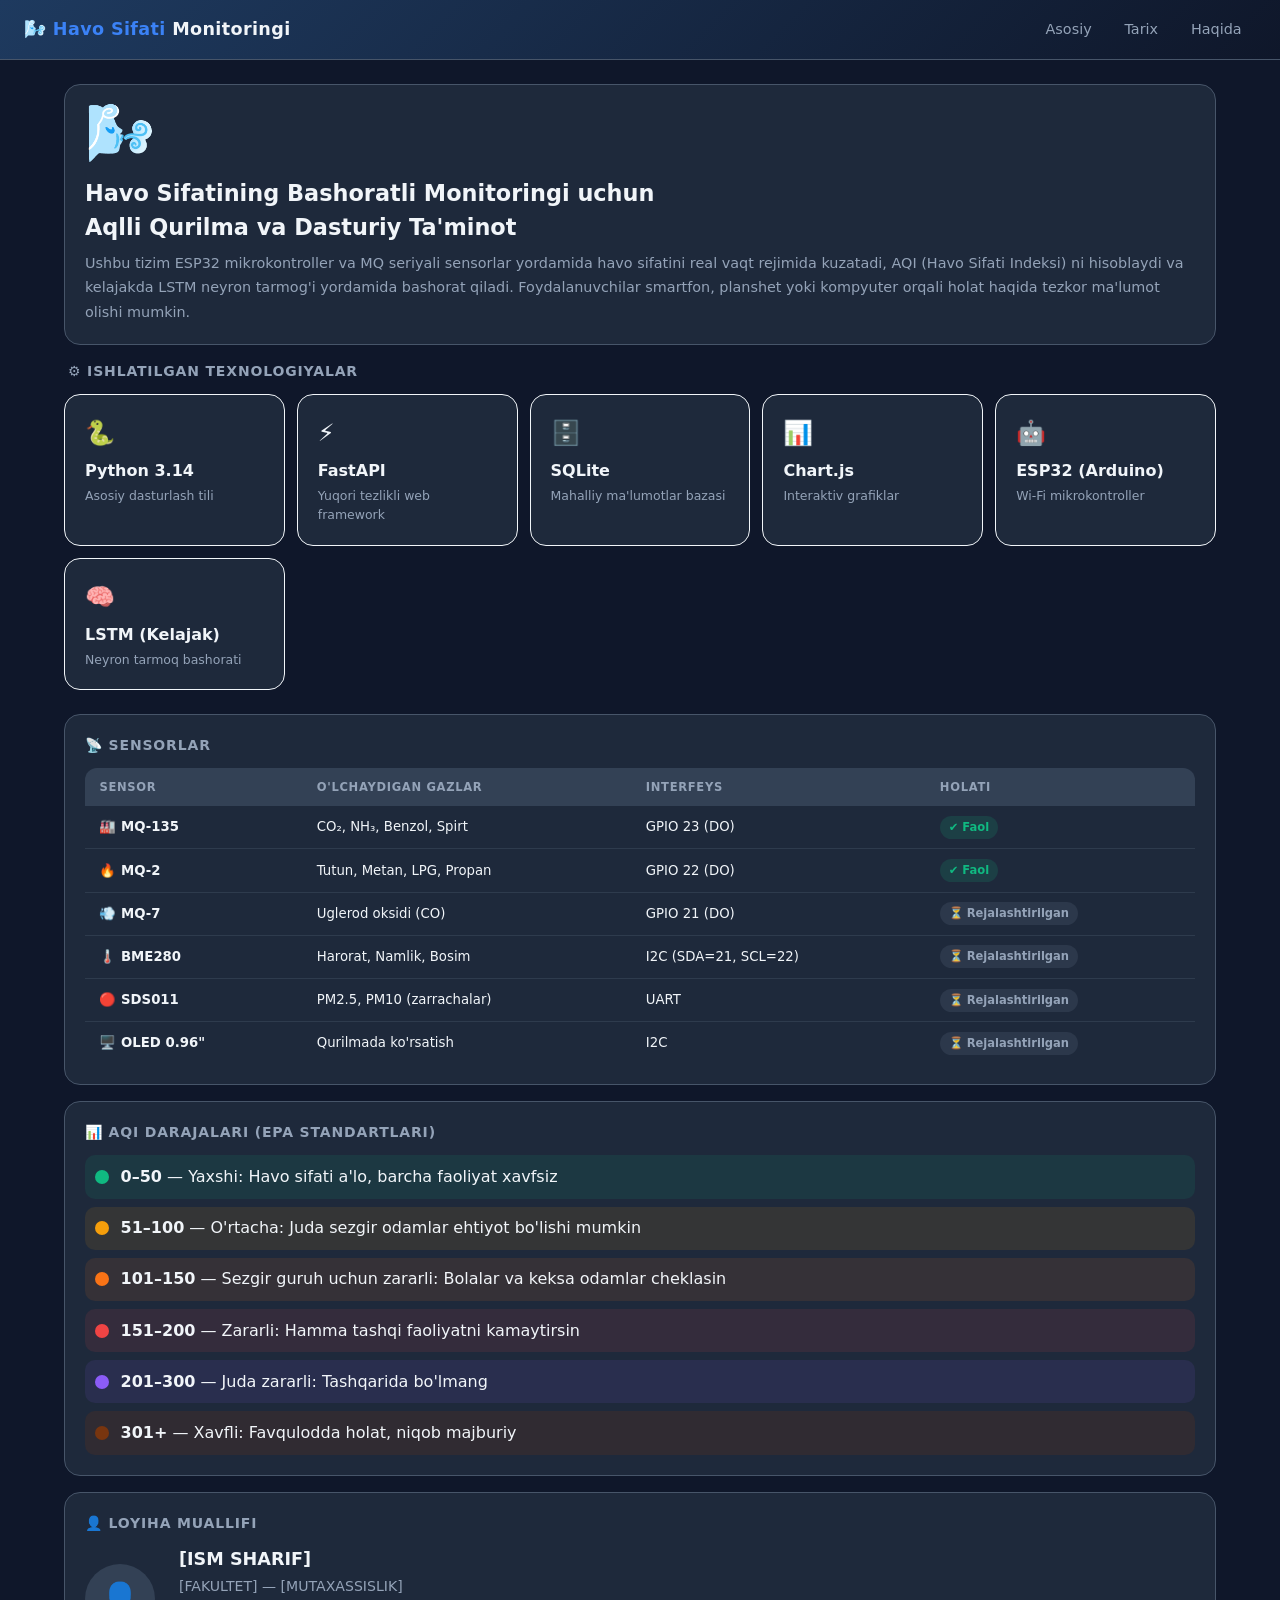
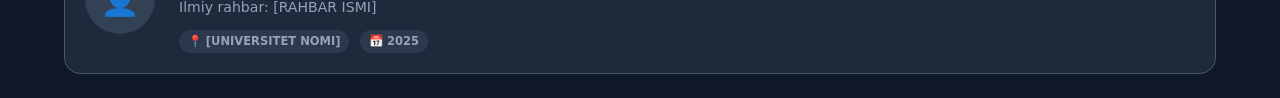
==== templates/about.html @ 8c3be88b "Birinchi versiya - havo sifati monitoringi" ====
<!DOCTYPE html>
<html lang="uz">
<head>
  <meta charset="UTF-8" />
  <meta name="viewport" content="width=device-width, initial-scale=1.0" />
  <title>Havo Sifati — Loyiha Haqida</title>
  <link rel="stylesheet" href="/static/style.css" />
</head>
<body>

<nav class="navbar">
  <div class="nav-brand">🌬️ <span>Havo Sifati</span> Monitoringi</div>
  <div class="nav-links">
    <a href="/"        class="nav-link">Asosiy</a>
    <a href="/history" class="nav-link">Tarix</a>
    <a href="/about"   class="nav-link">Haqida</a>
  </div>
</nav>

<main class="container">

  <!-- Loyiha tavsifi -->
  <div class="card" style="margin-bottom:1rem">
    <div style="display:flex;gap:1rem;align-items:flex-start;flex-wrap:wrap">
      <div style="font-size:3.5rem;line-height:1">🌬️</div>
      <div>
        <h1 style="font-size:1.4rem;font-weight:800;margin-bottom:0.4rem">
          Havo Sifatining Bashoratli Monitoringi uchun<br>Aqlli Qurilma va Dasturiy Ta'minot
        </h1>
        <p style="color:var(--kulrang);font-size:0.9rem;line-height:1.7">
          Ushbu tizim ESP32 mikrokontroller va MQ seriyali sensorlar yordamida havo sifatini
          real vaqt rejimida kuzatadi, AQI (Havo Sifati Indeksi) ni hisoblaydi va kelajakda
          LSTM neyron tarmog'i yordamida bashorat qiladi. Foydalanuvchilar smartfon, planshet
          yoki kompyuter orqali holat haqida tezkor ma'lumot olishi mumkin.
        </p>
      </div>
    </div>
  </div>

  <!-- Texnologiyalar -->
  <div style="margin-bottom:1rem">
    <div class="card-header" style="margin-bottom:0.75rem;padding:0 0.25rem">⚙️ Ishlatilgan Texnologiyalar</div>
    <div class="sensor-grid" style="grid-template-columns:repeat(auto-fit,minmax(200px,1fr))">

      <div class="card" style="border-color:var(--ko-k)30">
        <div style="font-size:1.5rem;margin-bottom:0.5rem">🐍</div>
        <div style="font-weight:700">Python 3.14</div>
        <div style="font-size:0.78rem;color:var(--kulrang);margin-top:0.25rem">Asosiy dasturlash tili</div>
      </div>

      <div class="card" style="border-color:var(--yashil)30">
        <div style="font-size:1.5rem;margin-bottom:0.5rem">⚡</div>
        <div style="font-weight:700">FastAPI</div>
        <div style="font-size:0.78rem;color:var(--kulrang);margin-top:0.25rem">Yuqori tezlikli web framework</div>
      </div>

      <div class="card" style="border-color:var(--sariq)30">
        <div style="font-size:1.5rem;margin-bottom:0.5rem">🗄️</div>
        <div style="font-weight:700">SQLite</div>
        <div style="font-size:0.78rem;color:var(--kulrang);margin-top:0.25rem">Mahalliy ma'lumotlar bazasi</div>
      </div>

      <div class="card" style="border-color:var(--toqsariq)30">
        <div style="font-size:1.5rem;margin-bottom:0.5rem">📊</div>
        <div style="font-weight:700">Chart.js</div>
        <div style="font-size:0.78rem;color:var(--kulrang);margin-top:0.25rem">Interaktiv grafiklar</div>
      </div>

      <div class="card" style="border-color:var(--binafsha)30">
        <div style="font-size:1.5rem;margin-bottom:0.5rem">🤖</div>
        <div style="font-weight:700">ESP32 (Arduino)</div>
        <div style="font-size:0.78rem;color:var(--kulrang);margin-top:0.25rem">Wi-Fi mikrokontroller</div>
      </div>

      <div class="card" style="border-color:var(--qizil)30">
        <div style="font-size:1.5rem;margin-bottom:0.5rem">🧠</div>
        <div style="font-weight:700">LSTM (Kelajak)</div>
        <div style="font-size:0.78rem;color:var(--kulrang);margin-top:0.25rem">Neyron tarmoq bashorati</div>
      </div>

    </div>
  </div>

  <!-- Sensorlar jadvali -->
  <div class="card" style="margin-bottom:1rem">
    <div class="card-header">📡 Sensorlar</div>
    <div class="jadval-konteyner">
      <table>
        <thead>
          <tr>
            <th>Sensor</th>
            <th>O'lchaydigan gazlar</th>
            <th>Interfeys</th>
            <th>Holati</th>
          </tr>
        </thead>
        <tbody>
          <tr>
            <td style="font-weight:700">🏭 MQ-135</td>
            <td>CO₂, NH₃, Benzol, Spirt</td>
            <td>GPIO 23 (DO)</td>
            <td><span class="chip yashil">✔ Faol</span></td>
          </tr>
          <tr>
            <td style="font-weight:700">🔥 MQ-2</td>
            <td>Tutun, Metan, LPG, Propan</td>
            <td>GPIO 22 (DO)</td>
            <td><span class="chip yashil">✔ Faol</span></td>
          </tr>
          <tr>
            <td style="font-weight:700">💨 MQ-7</td>
            <td>Uglerod oksidi (CO)</td>
            <td>GPIO 21 (DO)</td>
            <td><span class="chip kulrang">⏳ Rejalashtirilgan</span></td>
          </tr>
          <tr>
            <td style="font-weight:700">🌡️ BME280</td>
            <td>Harorat, Namlik, Bosim</td>
            <td>I2C (SDA=21, SCL=22)</td>
            <td><span class="chip kulrang">⏳ Rejalashtirilgan</span></td>
          </tr>
          <tr>
            <td style="font-weight:700">🔴 SDS011</td>
            <td>PM2.5, PM10 (zarrachalar)</td>
            <td>UART</td>
            <td><span class="chip kulrang">⏳ Rejalashtirilgan</span></td>
          </tr>
          <tr>
            <td style="font-weight:700">🖥️ OLED 0.96"</td>
            <td>Qurilmada ko'rsatish</td>
            <td>I2C</td>
            <td><span class="chip kulrang">⏳ Rejalashtirilgan</span></td>
          </tr>
        </tbody>
      </table>
    </div>
  </div>

  <!-- AQI darajalari -->
  <div class="card" style="margin-bottom:1rem">
    <div class="card-header">📊 AQI Darajalari (EPA standartlari)</div>
    <div style="display:grid;gap:0.5rem">
      <div style="display:flex;align-items:center;gap:0.75rem;padding:0.6rem;border-radius:10px;background:rgba(16,185,129,0.1)">
        <div style="width:14px;height:14px;border-radius:50%;background:#10b981;flex-shrink:0"></div>
        <div><strong>0–50</strong> — Yaxshi: Havo sifati a'lo, barcha faoliyat xavfsiz</div>
      </div>
      <div style="display:flex;align-items:center;gap:0.75rem;padding:0.6rem;border-radius:10px;background:rgba(245,158,11,0.1)">
        <div style="width:14px;height:14px;border-radius:50%;background:#f59e0b;flex-shrink:0"></div>
        <div><strong>51–100</strong> — O'rtacha: Juda sezgir odamlar ehtiyot bo'lishi mumkin</div>
      </div>
      <div style="display:flex;align-items:center;gap:0.75rem;padding:0.6rem;border-radius:10px;background:rgba(249,115,22,0.1)">
        <div style="width:14px;height:14px;border-radius:50%;background:#f97316;flex-shrink:0"></div>
        <div><strong>101–150</strong> — Sezgir guruh uchun zararli: Bolalar va keksa odamlar cheklasin</div>
      </div>
      <div style="display:flex;align-items:center;gap:0.75rem;padding:0.6rem;border-radius:10px;background:rgba(239,68,68,0.1)">
        <div style="width:14px;height:14px;border-radius:50%;background:#ef4444;flex-shrink:0"></div>
        <div><strong>151–200</strong> — Zararli: Hamma tashqi faoliyatni kamaytirsin</div>
      </div>
      <div style="display:flex;align-items:center;gap:0.75rem;padding:0.6rem;border-radius:10px;background:rgba(139,92,246,0.1)">
        <div style="width:14px;height:14px;border-radius:50%;background:#8b5cf6;flex-shrink:0"></div>
        <div><strong>201–300</strong> — Juda zararli: Tashqarida bo'lmang</div>
      </div>
      <div style="display:flex;align-items:center;gap:0.75rem;padding:0.6rem;border-radius:10px;background:rgba(120,53,15,0.2)">
        <div style="width:14px;height:14px;border-radius:50%;background:#78350f;flex-shrink:0"></div>
        <div><strong>301+</strong> — Xavfli: Favqulodda holat, niqob majburiy</div>
      </div>
    </div>
  </div>

  <!-- Muallif -->
  <div class="card">
    <div class="card-header">👤 Loyiha Muallifi</div>
    <div style="display:flex;gap:1.5rem;align-items:center;flex-wrap:wrap">
      <div style="width:70px;height:70px;border-radius:50%;background:var(--karta2);display:flex;align-items:center;justify-content:center;font-size:2rem;flex-shrink:0">👤</div>
      <div>
        <div style="font-size:1.1rem;font-weight:700">[ISM SHARIF]</div>
        <div style="color:var(--kulrang);font-size:0.88rem;margin-top:0.25rem">[FAKULTET] — [MUTAXASSISLIK]</div>
        <div style="color:var(--kulrang);font-size:0.88rem">Ilmiy rahbar: [RAHBAR ISMI]</div>
        <div style="margin-top:0.75rem;font-size:0.85rem">
          <span class="chip kulrang">📍 [UNIVERSITET NOMI]</span>
          <span class="chip kulrang" style="margin-left:0.4rem">📅 2025</span>
        </div>
      </div>
    </div>
  </div>

</main>
<script src="/static/script.js"></script>
</body>
</html>
---- static/style.css ----
/* ═══════════════════════════════════════════════════
   Havo Sifati Monitoringi — Umumiy CSS uslublari
   ═══════════════════════════════════════════════════ */

:root {
  --fon:       #0f172a;
  --karta:     #1e293b;
  --karta2:    #334155;
  --matn:      #f1f5f9;
  --kulrang:   #94a3b8;
  --chegara:   #475569;
  --ko-k:      #3b82f6;
  --yashil:    #10b981;
  --qizil:     #ef4444;
  --sariq:     #f59e0b;
  --toqsariq:  #f97316;
  --binafsha:  #8b5cf6;
  --jigarrang: #78350f;
}

*, *::before, *::after { box-sizing: border-box; margin: 0; padding: 0; }

body {
  font-family: 'Segoe UI', system-ui, -apple-system, sans-serif;
  background: var(--fon);
  color: var(--matn);
  min-height: 100vh;
  line-height: 1.5;
}

/* ─── Navigation ─── */
.navbar {
  background: linear-gradient(135deg, #1e3a5f 0%, #0f172a 100%);
  border-bottom: 1px solid var(--chegara);
  padding: 0 1.5rem;
  display: flex;
  align-items: center;
  justify-content: space-between;
  height: 60px;
  position: sticky;
  top: 0;
  z-index: 100;
}

.nav-brand {
  font-size: 1.1rem;
  font-weight: 700;
  letter-spacing: 0.02em;
}
.nav-brand span { color: var(--ko-k); }

.nav-links {
  display: flex;
  gap: 0.25rem;
}

.nav-link {
  color: var(--kulrang);
  text-decoration: none;
  padding: 0.4rem 0.9rem;
  border-radius: 8px;
  font-size: 0.9rem;
  font-weight: 500;
  transition: color 0.2s, background 0.2s;
}
.nav-link:hover { color: var(--matn); background: var(--karta2); }
.nav-link.active { color: var(--ko-k); background: rgba(59,130,246,0.12); font-weight: 600; }

/* ─── Container ─── */
.container {
  max-width: 1200px;
  margin: 0 auto;
  padding: 1.5rem;
}

/* ─── Cards ─── */
.card {
  background: var(--karta);
  border-radius: 16px;
  padding: 1.25rem;
  border: 1px solid var(--chegara);
  transition: border-color 0.3s, box-shadow 0.3s;
}

.card-header {
  font-size: 0.875rem;
  font-weight: 700;
  color: var(--kulrang);
  text-transform: uppercase;
  letter-spacing: 0.06em;
  margin-bottom: 0.75rem;
}

/* ─── Grid sistemasi ─── */
.grid-2 {
  display: grid;
  grid-template-columns: 1fr 2fr;
  gap: 1rem;
  margin-bottom: 1.5rem;
}

.sensor-grid {
  display: grid;
  grid-template-columns: repeat(4, 1fr);
  gap: 0.75rem;
  margin-bottom: 1.5rem;
}

/* ─── AQI karta ─── */
.aqi-card {
  text-align: center;
  border-width: 2px;
}

.aqi-label {
  font-size: 0.65rem;
  letter-spacing: 0.12em;
  text-transform: uppercase;
  color: var(--kulrang);
  margin-bottom: 0.5rem;
}

.aqi-number {
  font-size: 5.5rem;
  font-weight: 900;
  line-height: 1;
  transition: color 0.5s;
}

.aqi-daraja {
  font-size: 1.1rem;
  font-weight: 700;
  margin-top: 0.4rem;
  transition: color 0.5s;
}

.aqi-indicator {
  height: 5px;
  border-radius: 3px;
  margin-top: 0.75rem;
  transition: background 0.5s;
}

/* ─── Sensor kartalar ─── */
.sensor-karta {
  background: var(--karta);
  border-radius: 14px;
  padding: 1rem;
  border: 2px solid var(--chegara);
  transition: border-color 0.3s, box-shadow 0.3s, opacity 0.3s;
  position: relative;
  overflow: hidden;
}

.sensor-karta::before {
  content: '';
  position: absolute;
  top: 0; left: 0; right: 0;
  height: 3px;
  border-radius: 14px 14px 0 0;
  transition: background 0.3s;
  background: var(--chegara);
}

.sensor-karta.toza        { border-color: var(--yashil); box-shadow: 0 0 18px rgba(16,185,129,0.12); }
.sensor-karta.toza::before { background: var(--yashil); }

.sensor-karta.xavf        { border-color: var(--qizil); box-shadow: 0 0 18px rgba(239,68,68,0.18); }
.sensor-karta.xavf::before { background: var(--qizil); }

.sensor-karta.ulanmagan   { opacity: 0.55; }

.sensor-yuqori {
  display: flex;
  justify-content: space-between;
  align-items: flex-start;
  margin-bottom: 0.5rem;
}

.sensor-nom    { font-size: 0.8rem; font-weight: 700; }
.sensor-tavsif { font-size: 0.7rem; color: var(--kulrang); margin-top: 0.1rem; }

.sensor-holat-badge {
  font-size: 1.2rem;
  font-weight: 800;
  line-height: 1;
}
.sensor-holat-badge.yashil { color: var(--yashil); }
.sensor-holat-badge.qizil  { color: var(--qizil); }
.sensor-holat-badge.notr   { color: var(--kulrang); }

.sensor-qiymat {
  font-size: 1.4rem;
  font-weight: 800;
  margin: 0.35rem 0 0.2rem;
}

.sensor-status {
  font-size: 0.72rem;
  color: var(--kulrang);
}

/* ─── Tavsiya matni ─── */
.tavsiya-matn {
  font-size: 0.9rem;
  line-height: 1.65;
  color: var(--matn);
}

/* ─── Bashorat bo'limi ─── */
.bashorat-sektsiya {
  margin-top: 1rem;
  padding-top: 1rem;
  border-top: 1px solid var(--chegara);
}

/* ─── Status paneli ─── */
.status-bar {
  display: flex;
  justify-content: space-between;
  align-items: center;
  font-size: 0.8rem;
  color: var(--kulrang);
  padding: 0.5rem 0;
}

.online-badge {
  padding: 0.25rem 0.75rem;
  border-radius: 999px;
  font-size: 0.75rem;
  font-weight: 700;
}
.online-badge.yashil { background: rgba(16,185,129,0.15); color: var(--yashil); }
.online-badge.qizil  { background: rgba(239,68,68,0.15);  color: var(--qizil); }

/* ─── Xato paneli ─── */
.alert-bar {
  background: rgba(239,68,68,0.1);
  border: 1px solid var(--qizil);
  color: var(--qizil);
  border-radius: 10px;
  padding: 0.75rem 1rem;
  margin-bottom: 1rem;
  font-size: 0.85rem;
}

/* ─── Tugmalar ─── */
.btn {
  padding: 0.45rem 1.1rem;
  border-radius: 9px;
  border: none;
  cursor: pointer;
  font-size: 0.85rem;
  font-weight: 600;
  transition: opacity 0.2s, transform 0.1s;
  text-decoration: none;
  display: inline-block;
}
.btn:hover    { opacity: 0.85; }
.btn:active   { transform: scale(0.97); }
.btn-primary  { background: var(--ko-k);   color: #fff; }
.btn-success  { background: var(--yashil); color: #fff; }
.btn-secondary { background: var(--karta2); color: var(--matn); border: 1px solid var(--chegara); }
.btn-sm       { padding: 0.3rem 0.75rem; font-size: 0.78rem; }

.btn-group {
  display: flex;
  gap: 0.5rem;
  flex-wrap: wrap;
}

/* ─── Jadval ─── */
.jadval-konteyner {
  overflow-x: auto;
  border-radius: 12px;
}

table {
  width: 100%;
  border-collapse: collapse;
  font-size: 0.83rem;
}

thead th {
  background: var(--karta2);
  color: var(--kulrang);
  font-size: 0.72rem;
  font-weight: 700;
  text-transform: uppercase;
  letter-spacing: 0.06em;
  padding: 0.65rem 0.9rem;
  text-align: left;
  white-space: nowrap;
}

tbody tr { border-bottom: 1px solid rgba(71,85,105,0.4); transition: background 0.15s; }
tbody tr:last-child { border-bottom: none; }
tbody tr:hover { background: rgba(51,65,85,0.5); }
tbody td { padding: 0.6rem 0.9rem; }

/* ─── Chip (inline badge) ─── */
.chip {
  display: inline-flex;
  align-items: center;
  gap: 0.25rem;
  padding: 0.18rem 0.55rem;
  border-radius: 999px;
  font-size: 0.72rem;
  font-weight: 700;
  white-space: nowrap;
}
.chip.yashil { background: rgba(16,185,129,0.15); color: var(--yashil); }
.chip.qizil  { background: rgba(239,68,68,0.15);  color: var(--qizil); }
.chip.kulrang { background: rgba(148,163,184,0.12); color: var(--kulrang); }

/* ─── Statistika qatori ─── */
.stat-grid {
  display: grid;
  grid-template-columns: repeat(auto-fit, minmax(150px, 1fr));
  gap: 0.75rem;
  margin-bottom: 1.5rem;
}

.stat-element {
  background: var(--karta);
  border: 1px solid var(--chegara);
  border-radius: 12px;
  padding: 1rem;
  text-align: center;
}
.stat-son { font-size: 1.7rem; font-weight: 800; color: var(--ko-k); }
.stat-nom { font-size: 0.72rem; color: var(--kulrang); margin-top: 0.2rem; }

/* ─── Sahifalash ─── */
.sahifalash {
  display: flex;
  align-items: center;
  gap: 0.5rem;
  justify-content: center;
  padding: 0.75rem 0;
}

/* ─── Animatsiyalar ─── */
@keyframes puls {
  0%, 100% { opacity: 1; }
  50%       { opacity: 0.3; }
}
.puls { animation: puls 1.5s ease-in-out infinite; }

@keyframes fadeIn {
  from { opacity: 0; transform: translateY(8px); }
  to   { opacity: 1; transform: translateY(0); }
}
.fade-in { animation: fadeIn 0.4s ease-out; }

/* ─── Responsive ─── */
@media (max-width: 960px) {
  .sensor-grid { grid-template-columns: repeat(2, 1fr); }
  .grid-2      { grid-template-columns: 1fr; }
  .aqi-number  { font-size: 4rem; }
}

@media (max-width: 600px) {
  .container   { padding: 1rem 0.75rem; }
  .sensor-grid { grid-template-columns: repeat(2, 1fr); gap: 0.5rem; }
  .navbar      { padding: 0 0.75rem; }
  .nav-link    { padding: 0.35rem 0.6rem; font-size: 0.82rem; }
  .aqi-number  { font-size: 3.5rem; }
}

@media (max-width: 400px) {
  .sensor-grid { grid-template-columns: 1fr; }
}
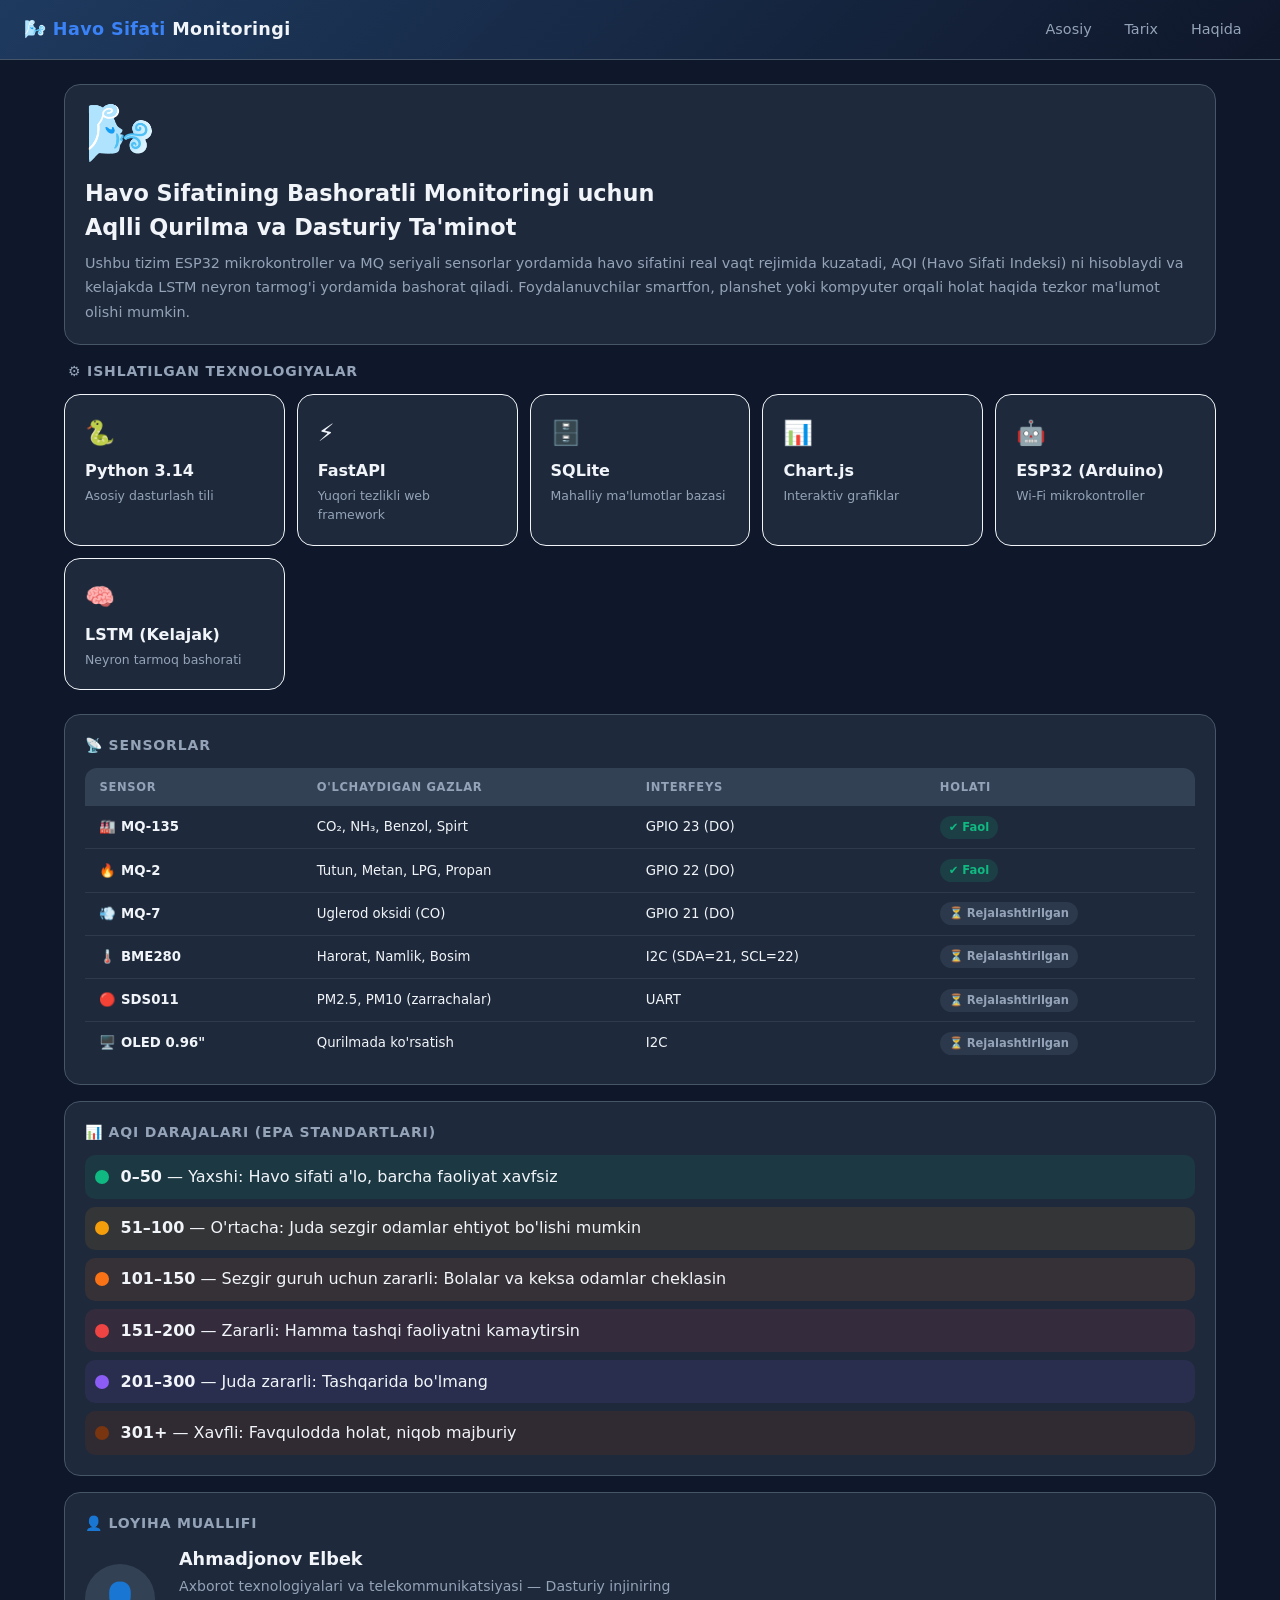
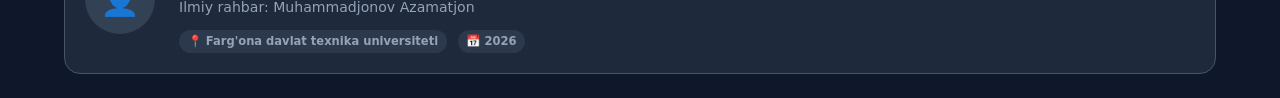
==== commit 2f043f8c: "about html yangilandi" ====
--- a/templates/about.html
+++ b/templates/about.html
@@ -173,12 +173,12 @@
     <div style="display:flex;gap:1.5rem;align-items:center;flex-wrap:wrap">
       <div style="width:70px;height:70px;border-radius:50%;background:var(--karta2);display:flex;align-items:center;justify-content:center;font-size:2rem;flex-shrink:0">👤</div>
       <div>
-        <div style="font-size:1.1rem;font-weight:700">[ISM SHARIF]</div>
-        <div style="color:var(--kulrang);font-size:0.88rem;margin-top:0.25rem">[FAKULTET] — [MUTAXASSISLIK]</div>
-        <div style="color:var(--kulrang);font-size:0.88rem">Ilmiy rahbar: [RAHBAR ISMI]</div>
+        <div style="font-size:1.1rem;font-weight:700">Ahmadjonov Elbek</div>
+        <div style="color:var(--kulrang);font-size:0.88rem;margin-top:0.25rem">Axborot texnologiyalari va telekommunikatsiyasi — Dasturiy injiniring</div>
+        <div style="color:var(--kulrang);font-size:0.88rem">Ilmiy rahbar: Muhammadjonov Azamatjon</div>
         <div style="margin-top:0.75rem;font-size:0.85rem">
-          <span class="chip kulrang">📍 [UNIVERSITET NOMI]</span>
-          <span class="chip kulrang" style="margin-left:0.4rem">📅 2025</span>
+          <span class="chip kulrang">📍 Farg'ona davlat texnika universiteti</span>
+          <span class="chip kulrang" style="margin-left:0.4rem">📅 2026</span>
         </div>
       </div>
     </div>
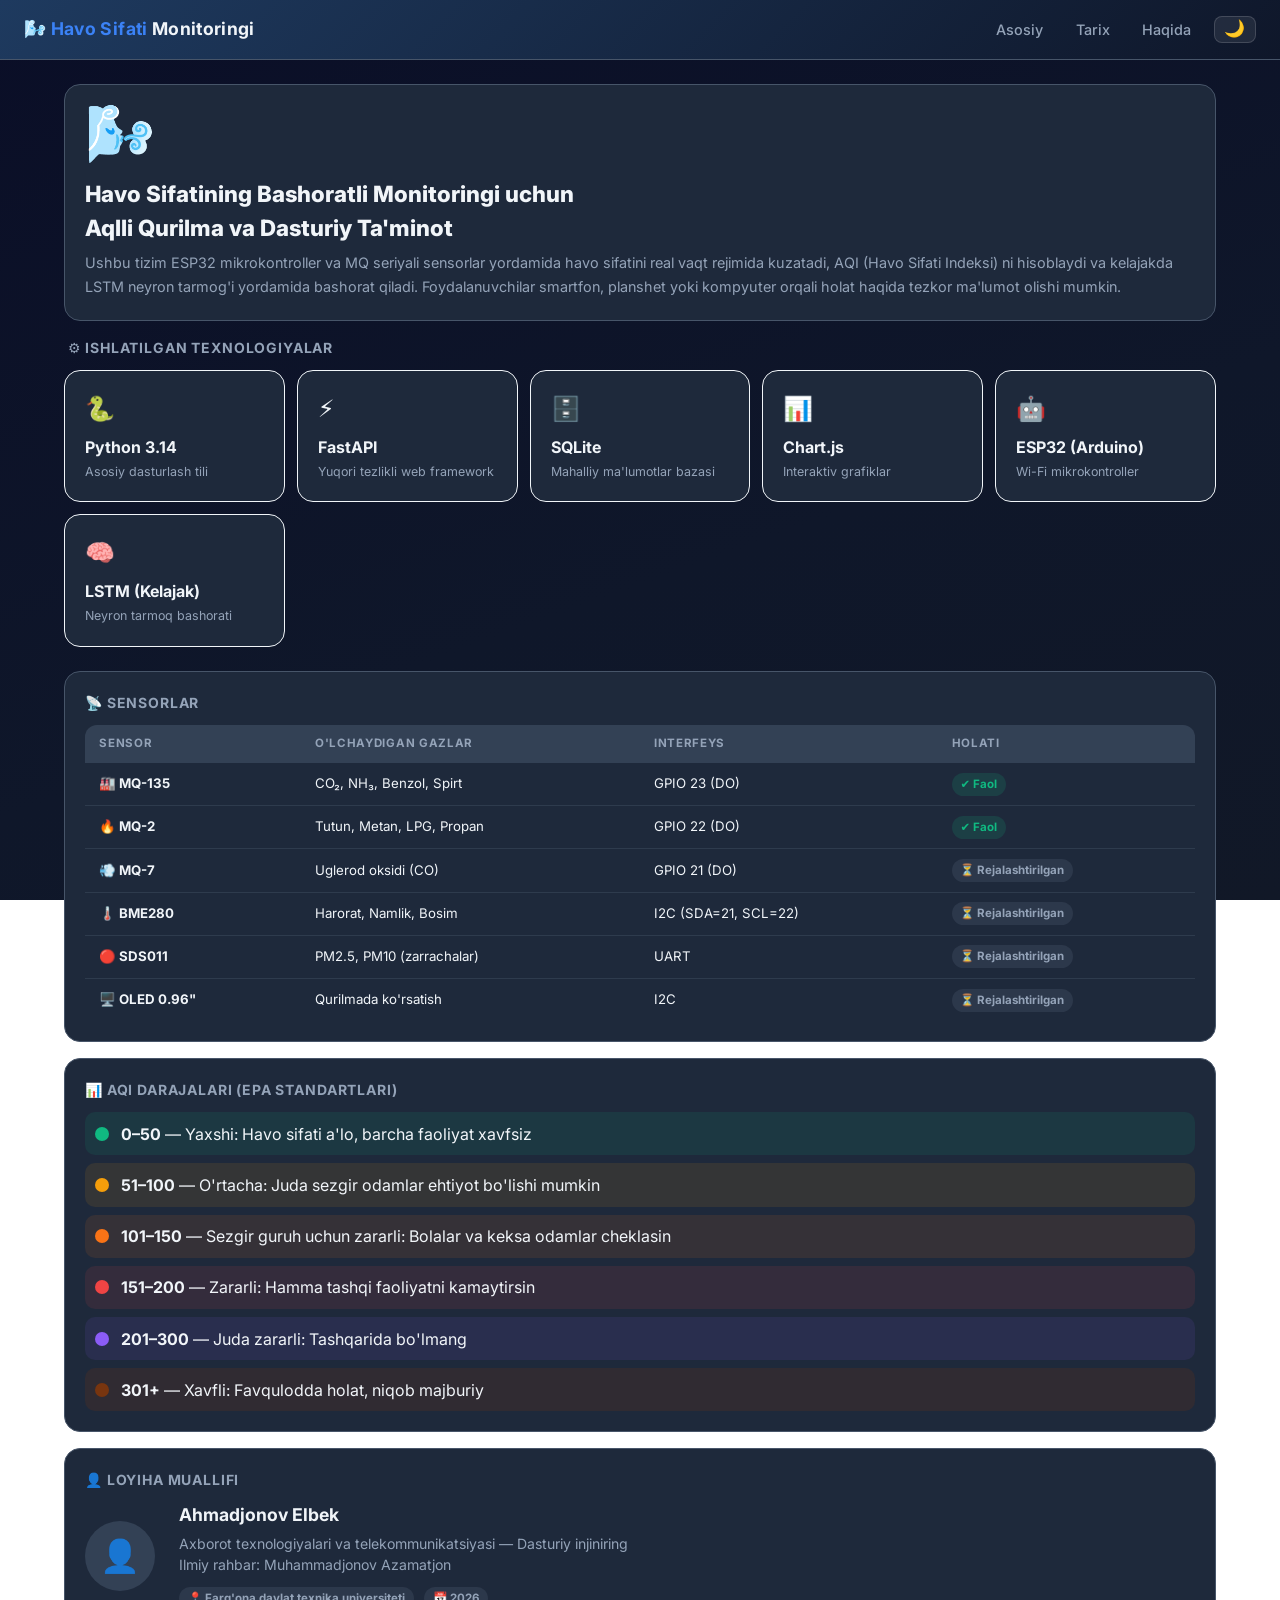
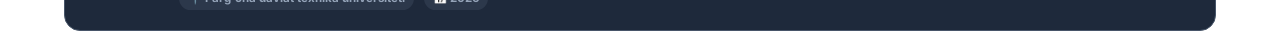
==== commit 166d7f30: "PMS5003 qo'shildi, dark/light mode, UI yangilandi - esp32_full.ino: PMS5003 UART2 (RX=16,TX=17), pms" ====
--- a/templates/about.html
+++ b/templates/about.html
@@ -1,21 +1,37 @@
 <!DOCTYPE html>
-<html lang="uz">
+<html lang="uz" data-theme="dark">
 <head>
   <meta charset="UTF-8" />
   <meta name="viewport" content="width=device-width, initial-scale=1.0" />
   <title>Havo Sifati — Loyiha Haqida</title>
+  <link href="https://fonts.googleapis.com/css2?family=Inter:wght@400;500;600;700;800&display=swap" rel="stylesheet" />
   <link rel="stylesheet" href="/static/style.css" />
+  <style>body { font-family: 'Inter', 'Segoe UI', system-ui, sans-serif; }</style>
+  <script>(function(){ var t=localStorage.getItem('tema')||'dark'; document.documentElement.setAttribute('data-theme',t); })();</script>
 </head>
 <body>
 
 <nav class="navbar">
   <div class="nav-brand">🌬️ <span>Havo Sifati</span> Monitoringi</div>
-  <div class="nav-links">
-    <a href="/"        class="nav-link">Asosiy</a>
-    <a href="/history" class="nav-link">Tarix</a>
-    <a href="/about"   class="nav-link">Haqida</a>
+  <div style="display:flex;align-items:center;gap:0.5rem">
+    <div class="nav-links">
+      <a href="/"        class="nav-link">Asosiy</a>
+      <a href="/history" class="nav-link">Tarix</a>
+      <a href="/about"   class="nav-link">Haqida</a>
+    </div>
+    <button class="tema-btn" id="tema-btn" onclick="temaAltoshir()" title="Tema">🌙</button>
   </div>
 </nav>
+<script>
+function temaAltoshir() {
+  var h = document.documentElement;
+  var n = h.getAttribute('data-theme') === 'dark' ? 'light' : 'dark';
+  h.setAttribute('data-theme', n);
+  localStorage.setItem('tema', n);
+  document.getElementById('tema-btn').textContent = n === 'dark' ? '🌙' : '☀️';
+}
+(function(){ var t=localStorage.getItem('tema')||'dark'; var b=document.getElementById('tema-btn'); if(b) b.textContent=t==='dark'?'🌙':'☀️'; })();
+</script>
 
 <main class="container">
 
--- a/static/style.css
+++ b/static/style.css
@@ -1,6 +1,13 @@
 /* ═══════════════════════════════════════════════════
-   Havo Sifati Monitoringi — Umumiy CSS uslublari
+   Havo Sifati Monitoringi — CSS uslublari v3.1
+   Dark/Light mode + Sidebar + Glassmorphism
    ═══════════════════════════════════════════════════ */
+
+/* ─── Tema o'tish animatsiyasi ─── */
+*, *::before, *::after {
+  transition: background-color 0.22s ease, color 0.22s ease,
+              border-color 0.22s ease;
+}
 
 :root {
   --fon:       #0f172a;
@@ -244,6 +251,22 @@
   font-size: 0.85rem;
 }
 
+/* ─── Qurilma offline banneri ─── */
+.offline-banner {
+  background: rgba(239,68,68,0.1);
+  border: 1px solid #ef4444;
+  border-left: 4px solid #ef4444;
+  color: #f87171;
+  border-radius: 10px;
+  padding: 0.8rem 1rem;
+  margin-bottom: 1rem;
+  font-size: 0.88rem;
+  font-weight: 600;
+  display: flex;
+  align-items: center;
+  gap: 0.5rem;
+}
+
 /* ─── Tugmalar ─── */
 .btn {
   padding: 0.45rem 1.1rem;
@@ -371,3 +394,267 @@
 @media (max-width: 400px) {
   .sensor-grid { grid-template-columns: 1fr; }
 }
+
+/* ─── 3-ustunli grid ─── */
+.grid-3 {
+  display: grid;
+  grid-template-columns: 1fr 1fr 1fr;
+  gap: 1rem;
+  margin-bottom: 1.5rem;
+}
+
+/* ─── LSTM Bashorat kartasi ─── */
+.lstm-karta {
+  border: 2px solid rgba(59,130,246,0.35);
+  background: linear-gradient(160deg, #1a2744 0%, #1e293b 100%);
+  transition: border-color 0.4s, box-shadow 0.4s;
+}
+
+@media (max-width: 960px) {
+  .grid-3 { grid-template-columns: 1fr 1fr; }
+  .grid-3 > :last-child { grid-column: 1 / -1; }
+}
+@media (max-width: 600px) {
+  .grid-3 { grid-template-columns: 1fr; }
+  .grid-3 > :last-child { grid-column: auto; }
+}
+
+/* ═══════════════════════════════════════════════════
+   LIGHT TEMA
+   ═══════════════════════════════════════════════════ */
+[data-theme="light"] {
+  --fon:       #f0f4f8;
+  --karta:     #ffffff;
+  --karta2:    #f1f5f9;
+  --matn:      #1e293b;
+  --kulrang:   #64748b;
+  --chegara:   #e2e8f0;
+  --ko-k:      #2563eb;
+  --yashil:    #059669;
+  --qizil:     #dc2626;
+  --sariq:     #d97706;
+  --toqsariq:  #ea580c;
+  --binafsha:  #7c3aed;
+}
+
+[data-theme="light"] body {
+  background: linear-gradient(135deg, #e0eafc 0%, #cfdef3 100%);
+  background-attachment: fixed;
+}
+
+[data-theme="light"] .navbar {
+  background: linear-gradient(135deg, #1e3a5f 0%, #0f172a 100%);
+}
+
+[data-theme="light"] .card {
+  box-shadow: 0 2px 12px rgba(0,0,0,0.07);
+}
+
+[data-theme="light"] tbody tr:hover {
+  background: rgba(0,0,0,0.04);
+}
+
+[data-theme="light"] .chip.yashil { background: rgba(5,150,105,0.12); }
+[data-theme="light"] .chip.qizil  { background: rgba(220,38,38,0.1);  }
+[data-theme="light"] .chip.kulrang { background: rgba(100,116,139,0.1); }
+
+[data-theme="light"] .online-badge.yashil { background: rgba(5,150,105,0.12); }
+[data-theme="light"] .online-badge.qizil  { background: rgba(220,38,38,0.1);  }
+
+[data-theme="light"] .sensor-karta.toza {
+  border-color: var(--yashil);
+  box-shadow: 0 0 16px rgba(5,150,105,0.1);
+}
+[data-theme="light"] .sensor-karta.xavf {
+  border-color: var(--qizil);
+  box-shadow: 0 0 16px rgba(220,38,38,0.12);
+}
+
+/* ═══════════════════════════════════════════════════
+   TEMA TUGMASI
+   ═══════════════════════════════════════════════════ */
+.tema-btn {
+  background: rgba(255,255,255,0.08);
+  border: 1px solid rgba(255,255,255,0.15);
+  color: #f1f5f9;
+  cursor: pointer;
+  border-radius: 8px;
+  padding: 0.28rem 0.6rem;
+  font-size: 1.05rem;
+  line-height: 1;
+  transition: background 0.2s, transform 0.15s;
+  flex-shrink: 0;
+}
+.tema-btn:hover { background: rgba(255,255,255,0.16); transform: scale(1.08); }
+
+/* ═══════════════════════════════════════════════════
+   SIDEBAR LAYOUT
+   ═══════════════════════════════════════════════════ */
+.layout-wrapper {
+  display: flex;
+  min-height: calc(100vh - 60px);
+}
+
+.sidebar {
+  width: 210px;
+  min-width: 210px;
+  background: var(--karta);
+  border-right: 1px solid var(--chegara);
+  padding: 1.25rem 0.8rem 1rem;
+  position: sticky;
+  top: 60px;
+  height: calc(100vh - 60px);
+  overflow-y: auto;
+  display: flex;
+  flex-direction: column;
+  gap: 0.2rem;
+  scrollbar-width: none;
+}
+.sidebar::-webkit-scrollbar { display: none; }
+
+.sidebar-brand {
+  font-size: 1.05rem;
+  font-weight: 800;
+  padding: 0.2rem 0.6rem 0.9rem;
+  margin-bottom: 0.4rem;
+  border-bottom: 1px solid var(--chegara);
+  color: #00d4ff;
+  letter-spacing: 0.02em;
+}
+
+.sidebar-section-label {
+  font-size: 0.62rem;
+  font-weight: 700;
+  text-transform: uppercase;
+  letter-spacing: 0.1em;
+  color: var(--kulrang);
+  padding: 0.6rem 0.6rem 0.2rem;
+}
+
+.sidebar-link {
+  display: flex;
+  align-items: center;
+  gap: 0.55rem;
+  padding: 0.5rem 0.65rem;
+  border-radius: 9px;
+  text-decoration: none;
+  color: var(--kulrang);
+  font-size: 0.87rem;
+  font-weight: 500;
+}
+.sidebar-link:hover {
+  background: var(--karta2);
+  color: var(--matn);
+  transition: none;
+}
+.sidebar-link.faol {
+  background: rgba(0, 212, 255, 0.1);
+  color: #00d4ff;
+  font-weight: 600;
+}
+.sidebar-link .sl-icon { font-size: 1rem; opacity: 0.85; }
+
+.sidebar-divider {
+  height: 1px;
+  background: var(--chegara);
+  margin: 0.5rem 0;
+}
+
+.sidebar-bottom {
+  margin-top: auto;
+  padding-top: 0.9rem;
+  border-top: 1px solid var(--chegara);
+}
+.sidebar-status-dot {
+  display: inline-block;
+  width: 7px; height: 7px;
+  border-radius: 50%;
+  background: var(--yashil);
+  margin-right: 4px;
+  animation: puls 2s infinite;
+}
+.sidebar-info {
+  font-size: 0.7rem;
+  color: var(--kulrang);
+  line-height: 1.6;
+  padding: 0 0.2rem;
+}
+
+.main-content {
+  flex: 1;
+  padding: 1.5rem;
+  min-width: 0;
+  max-width: 100%;
+}
+
+/* Sidebar responsiv */
+@media (max-width: 900px) {
+  .sidebar { display: none; }
+  .main-content { padding: 1rem; }
+}
+
+/* ═══════════════════════════════════════════════════
+   GLASSMORPHISM
+   ═══════════════════════════════════════════════════ */
+.glass {
+  backdrop-filter: blur(14px);
+  -webkit-backdrop-filter: blur(14px);
+  background: rgba(30, 41, 59, 0.6) !important;
+  border-color: rgba(255,255,255,0.07) !important;
+}
+[data-theme="light"] .glass {
+  background: rgba(255, 255, 255, 0.65) !important;
+  border-color: rgba(0,0,0,0.07) !important;
+}
+
+/* ═══════════════════════════════════════════════════
+   AQI GAUGE (SVG donut)
+   ═══════════════════════════════════════════════════ */
+.aqi-gauge-wrapper {
+  position: relative;
+  width: 148px;
+  height: 148px;
+  margin: 0.4rem auto 0.6rem;
+}
+.aqi-gauge-svg {
+  width: 148px;
+  height: 148px;
+  transform: rotate(-90deg);
+}
+.aqi-gauge-bg {
+  fill: none;
+  stroke: var(--karta2);
+  stroke-width: 11;
+}
+.aqi-gauge-fill {
+  fill: none;
+  stroke-width: 11;
+  stroke-linecap: round;
+  stroke-dasharray: 0 377;
+  transition: stroke-dasharray 1.1s cubic-bezier(.4,0,.2,1), stroke 0.5s;
+}
+.aqi-gauge-center {
+  position: absolute;
+  inset: 0;
+  display: flex;
+  flex-direction: column;
+  align-items: center;
+  justify-content: center;
+  pointer-events: none;
+}
+
+/* ═══════════════════════════════════════════════════
+   CYAN ACCENT + GRADIENT
+   ═══════════════════════════════════════════════════ */
+.accent { color: #00d4ff; }
+
+body {
+  background: var(--fon);
+}
+
+[data-theme="dark"] body,
+:root body {
+  background: linear-gradient(160deg, #0a0e27 0%, #0f172a 60%, #111827 100%);
+  background-attachment: fixed;
+  min-height: 100vh;
+}
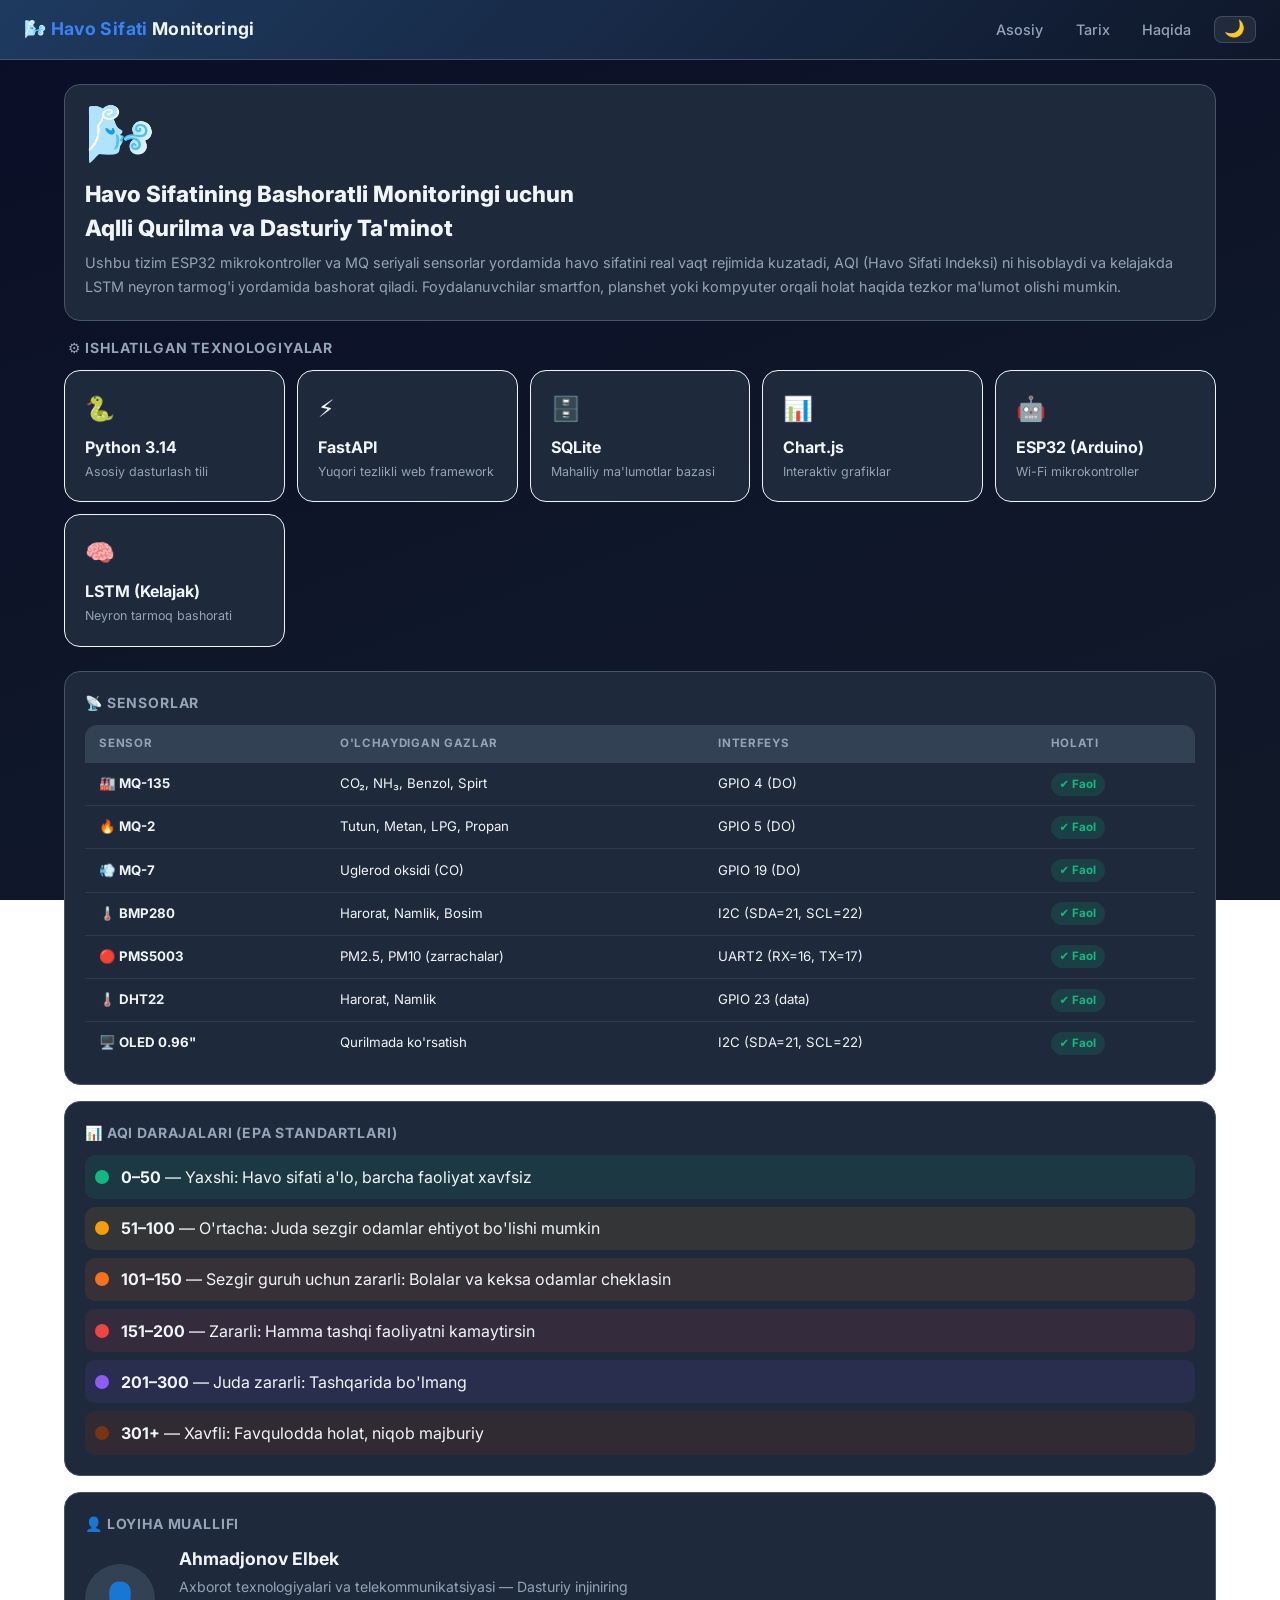
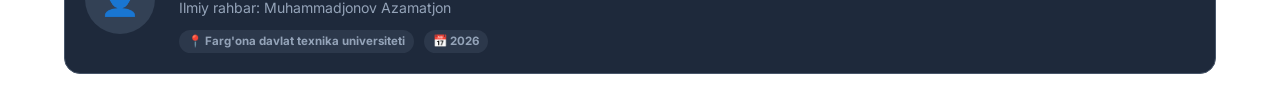
==== commit cd7a6c76: "MQ analog tekshiruv olib tashlandi, digitalRead ga o'tildi - MQ-135 pin: GPIO5->GPIO4, MQ-2 pin: GPI" ====
--- a/templates/about.html
+++ b/templates/about.html
@@ -114,38 +114,44 @@
           <tr>
             <td style="font-weight:700">🏭 MQ-135</td>
             <td>CO₂, NH₃, Benzol, Spirt</td>
-            <td>GPIO 23 (DO)</td>
+            <td>GPIO 4 (DO)</td>
             <td><span class="chip yashil">✔ Faol</span></td>
           </tr>
           <tr>
             <td style="font-weight:700">🔥 MQ-2</td>
             <td>Tutun, Metan, LPG, Propan</td>
-            <td>GPIO 22 (DO)</td>
+            <td>GPIO 5 (DO)</td>
             <td><span class="chip yashil">✔ Faol</span></td>
           </tr>
           <tr>
             <td style="font-weight:700">💨 MQ-7</td>
             <td>Uglerod oksidi (CO)</td>
-            <td>GPIO 21 (DO)</td>
-            <td><span class="chip kulrang">⏳ Rejalashtirilgan</span></td>
-          </tr>
-          <tr>
-            <td style="font-weight:700">🌡️ BME280</td>
+            <td>GPIO 19 (DO)</td>
+            <td><span class="chip yashil">✔ Faol</span></td>
+          </tr>
+          <tr>
+            <td style="font-weight:700">🌡️ BMP280</td>
             <td>Harorat, Namlik, Bosim</td>
             <td>I2C (SDA=21, SCL=22)</td>
-            <td><span class="chip kulrang">⏳ Rejalashtirilgan</span></td>
-          </tr>
-          <tr>
-            <td style="font-weight:700">🔴 SDS011</td>
+            <td><span class="chip yashil">✔ Faol</span></td>
+          </tr>
+          <tr>
+            <td style="font-weight:700">🔴 PMS5003</td>
             <td>PM2.5, PM10 (zarrachalar)</td>
-            <td>UART</td>
-            <td><span class="chip kulrang">⏳ Rejalashtirilgan</span></td>
+            <td>UART2 (RX=16, TX=17)</td>
+            <td><span class="chip yashil">✔ Faol</span></td>
+          </tr>
+          <tr>
+            <td style="font-weight:700">🌡️ DHT22</td>
+            <td>Harorat, Namlik</td>
+            <td>GPIO 23 (data)</td>
+            <td><span class="chip yashil">✔ Faol</span></td>
           </tr>
           <tr>
             <td style="font-weight:700">🖥️ OLED 0.96"</td>
             <td>Qurilmada ko'rsatish</td>
-            <td>I2C</td>
-            <td><span class="chip kulrang">⏳ Rejalashtirilgan</span></td>
+            <td>I2C (SDA=21, SCL=22)</td>
+            <td><span class="chip yashil">✔ Faol</span></td>
           </tr>
         </tbody>
       </table>
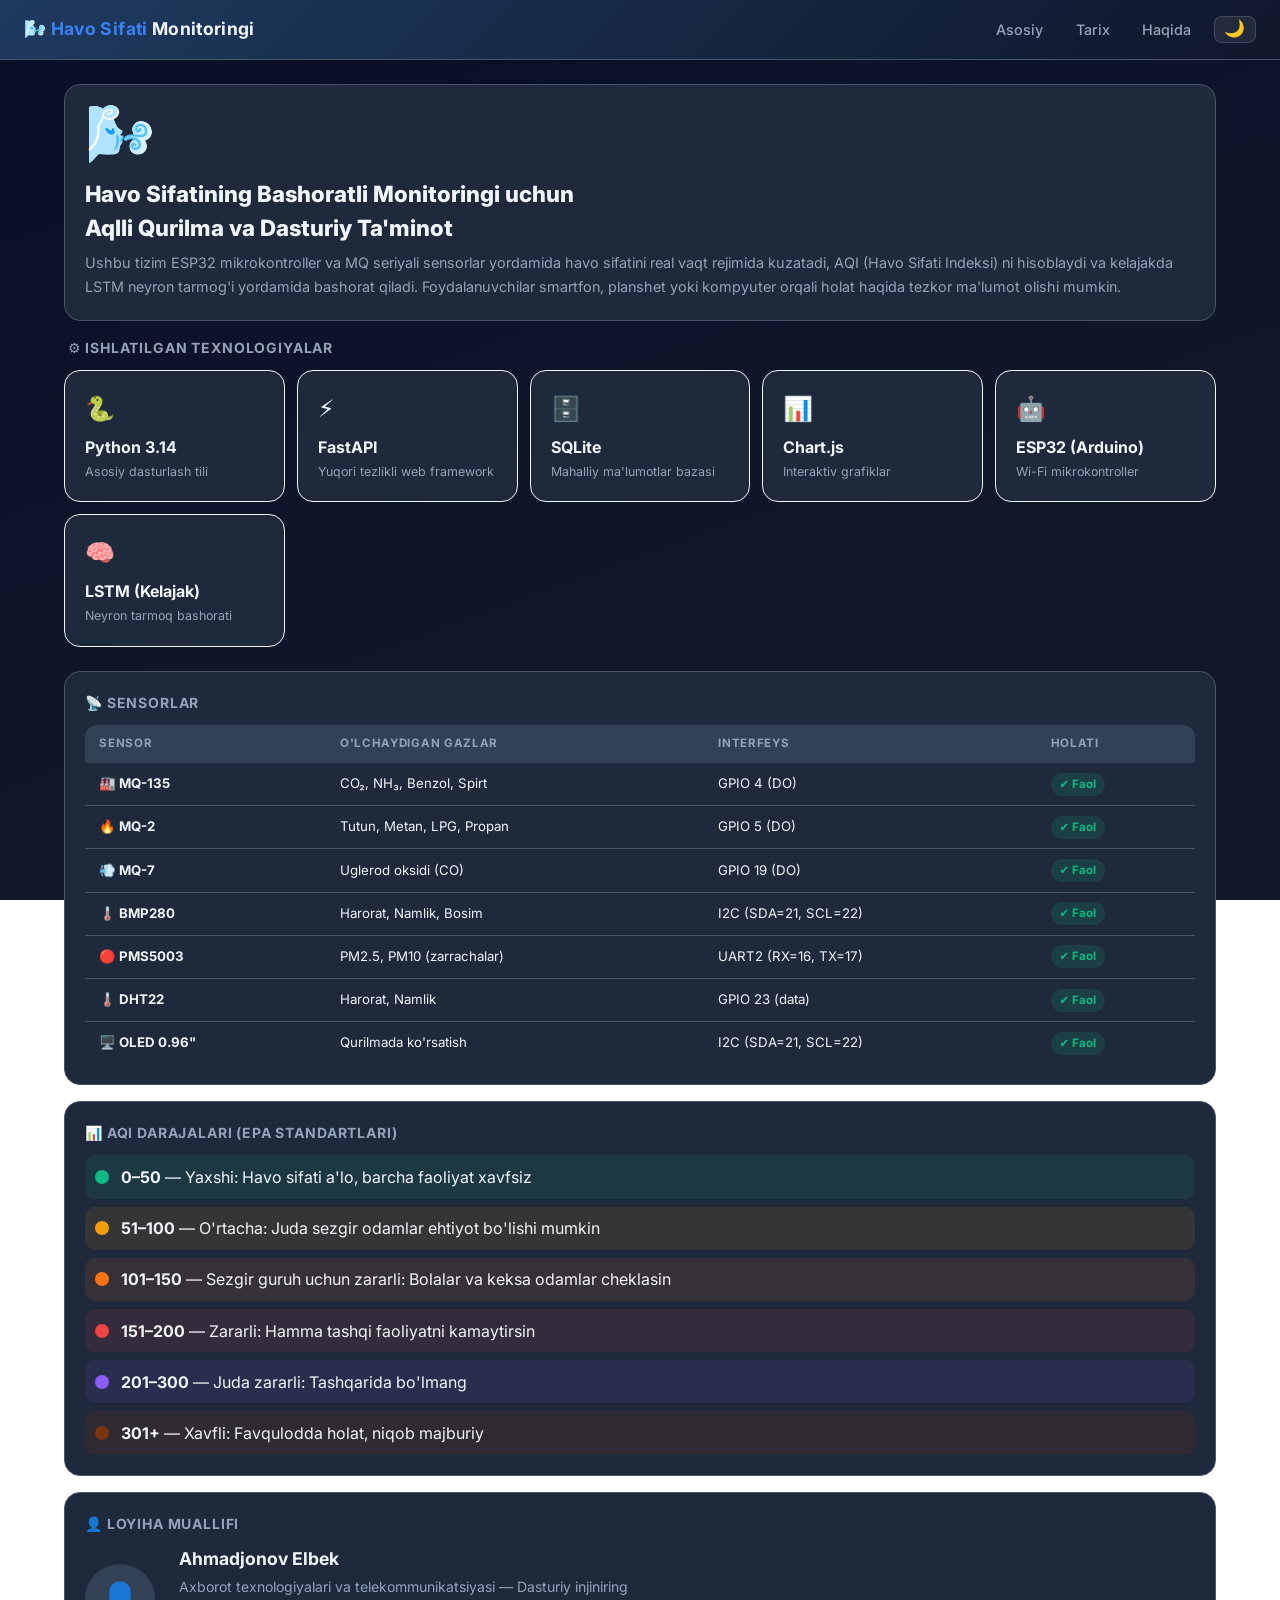
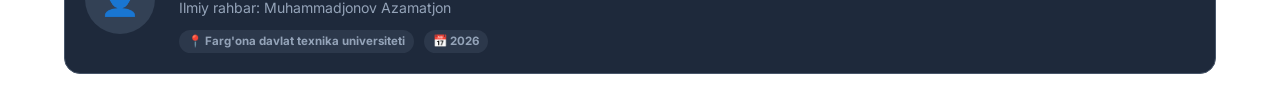
==== commit fbef9710: "Barcha izohlar olib tashlandi - esp32_full.ino: 139 qator kamaydi (// va /* */ izohlar) - aqi_calcul" ====
--- a/templates/about.html
+++ b/templates/about.html
@@ -35,7 +35,7 @@
 
 <main class="container">
 
-  <!-- Loyiha tavsifi -->
+  
   <div class="card" style="margin-bottom:1rem">
     <div style="display:flex;gap:1rem;align-items:flex-start;flex-wrap:wrap">
       <div style="font-size:3.5rem;line-height:1">🌬️</div>
@@ -53,7 +53,7 @@
     </div>
   </div>
 
-  <!-- Texnologiyalar -->
+  
   <div style="margin-bottom:1rem">
     <div class="card-header" style="margin-bottom:0.75rem;padding:0 0.25rem">⚙️ Ishlatilgan Texnologiyalar</div>
     <div class="sensor-grid" style="grid-template-columns:repeat(auto-fit,minmax(200px,1fr))">
@@ -97,7 +97,7 @@
     </div>
   </div>
 
-  <!-- Sensorlar jadvali -->
+  
   <div class="card" style="margin-bottom:1rem">
     <div class="card-header">📡 Sensorlar</div>
     <div class="jadval-konteyner">
@@ -158,7 +158,7 @@
     </div>
   </div>
 
-  <!-- AQI darajalari -->
+  
   <div class="card" style="margin-bottom:1rem">
     <div class="card-header">📊 AQI Darajalari (EPA standartlari)</div>
     <div style="display:grid;gap:0.5rem">
@@ -189,7 +189,7 @@
     </div>
   </div>
 
-  <!-- Muallif -->
+  
   <div class="card">
     <div class="card-header">👤 Loyiha Muallifi</div>
     <div style="display:flex;gap:1.5rem;align-items:center;flex-wrap:wrap">
--- a/static/style.css
+++ b/static/style.css
@@ -1,9 +1,5 @@
-/* ═══════════════════════════════════════════════════
-   Havo Sifati Monitoringi — CSS uslublari v3.1
-   Dark/Light mode + Sidebar + Glassmorphism
-   ═══════════════════════════════════════════════════ */
-
-/* ─── Tema o'tish animatsiyasi ─── */
+
+
 *, *::before, *::after {
   transition: background-color 0.22s ease, color 0.22s ease,
               border-color 0.22s ease;
@@ -35,7 +31,6 @@
   line-height: 1.5;
 }
 
-/* ─── Navigation ─── */
 .navbar {
   background: linear-gradient(135deg, #1e3a5f 0%, #0f172a 100%);
   border-bottom: 1px solid var(--chegara);
@@ -73,14 +68,12 @@
 .nav-link:hover { color: var(--matn); background: var(--karta2); }
 .nav-link.active { color: var(--ko-k); background: rgba(59,130,246,0.12); font-weight: 600; }
 
-/* ─── Container ─── */
 .container {
   max-width: 1200px;
   margin: 0 auto;
   padding: 1.5rem;
 }
 
-/* ─── Cards ─── */
 .card {
   background: var(--karta);
   border-radius: 16px;
@@ -98,7 +91,6 @@
   margin-bottom: 0.75rem;
 }
 
-/* ─── Grid sistemasi ─── */
 .grid-2 {
   display: grid;
   grid-template-columns: 1fr 2fr;
@@ -113,7 +105,6 @@
   margin-bottom: 1.5rem;
 }
 
-/* ─── AQI karta ─── */
 .aqi-card {
   text-align: center;
   border-width: 2px;
@@ -148,7 +139,6 @@
   transition: background 0.5s;
 }
 
-/* ─── Sensor kartalar ─── */
 .sensor-karta {
   background: var(--karta);
   border-radius: 14px;
@@ -207,21 +197,18 @@
   color: var(--kulrang);
 }
 
-/* ─── Tavsiya matni ─── */
 .tavsiya-matn {
   font-size: 0.9rem;
   line-height: 1.65;
   color: var(--matn);
 }
 
-/* ─── Bashorat bo'limi ─── */
 .bashorat-sektsiya {
   margin-top: 1rem;
   padding-top: 1rem;
   border-top: 1px solid var(--chegara);
 }
 
-/* ─── Status paneli ─── */
 .status-bar {
   display: flex;
   justify-content: space-between;
@@ -240,7 +227,6 @@
 .online-badge.yashil { background: rgba(16,185,129,0.15); color: var(--yashil); }
 .online-badge.qizil  { background: rgba(239,68,68,0.15);  color: var(--qizil); }
 
-/* ─── Xato paneli ─── */
 .alert-bar {
   background: rgba(239,68,68,0.1);
   border: 1px solid var(--qizil);
@@ -251,7 +237,6 @@
   font-size: 0.85rem;
 }
 
-/* ─── Qurilma offline banneri ─── */
 .offline-banner {
   background: rgba(239,68,68,0.1);
   border: 1px solid #ef4444;
@@ -267,7 +252,6 @@
   gap: 0.5rem;
 }
 
-/* ─── Tugmalar ─── */
 .btn {
   padding: 0.45rem 1.1rem;
   border-radius: 9px;
@@ -292,7 +276,6 @@
   flex-wrap: wrap;
 }
 
-/* ─── Jadval ─── */
 .jadval-konteyner {
   overflow-x: auto;
   border-radius: 12px;
@@ -316,12 +299,11 @@
   white-space: nowrap;
 }
 
-tbody tr { border-bottom: 1px solid rgba(71,85,105,0.4); transition: background 0.15s; }
+tbody tr { border-bottom: 1px solid var(--chegara); transition: background 0.15s; }
 tbody tr:last-child { border-bottom: none; }
 tbody tr:hover { background: rgba(51,65,85,0.5); }
 tbody td { padding: 0.6rem 0.9rem; }
 
-/* ─── Chip (inline badge) ─── */
 .chip {
   display: inline-flex;
   align-items: center;
@@ -336,7 +318,6 @@
 .chip.qizil  { background: rgba(239,68,68,0.15);  color: var(--qizil); }
 .chip.kulrang { background: rgba(148,163,184,0.12); color: var(--kulrang); }
 
-/* ─── Statistika qatori ─── */
 .stat-grid {
   display: grid;
   grid-template-columns: repeat(auto-fit, minmax(150px, 1fr));
@@ -354,7 +335,6 @@
 .stat-son { font-size: 1.7rem; font-weight: 800; color: var(--ko-k); }
 .stat-nom { font-size: 0.72rem; color: var(--kulrang); margin-top: 0.2rem; }
 
-/* ─── Sahifalash ─── */
 .sahifalash {
   display: flex;
   align-items: center;
@@ -363,7 +343,6 @@
   padding: 0.75rem 0;
 }
 
-/* ─── Animatsiyalar ─── */
 @keyframes puls {
   0%, 100% { opacity: 1; }
   50%       { opacity: 0.3; }
@@ -376,7 +355,6 @@
 }
 .fade-in { animation: fadeIn 0.4s ease-out; }
 
-/* ─── Responsive ─── */
 @media (max-width: 960px) {
   .sensor-grid { grid-template-columns: repeat(2, 1fr); }
   .grid-2      { grid-template-columns: 1fr; }
@@ -395,7 +373,6 @@
   .sensor-grid { grid-template-columns: 1fr; }
 }
 
-/* ─── 3-ustunli grid ─── */
 .grid-3 {
   display: grid;
   grid-template-columns: 1fr 1fr 1fr;
@@ -403,11 +380,10 @@
   margin-bottom: 1.5rem;
 }
 
-/* ─── LSTM Bashorat kartasi ─── */
 .lstm-karta {
   border: 2px solid rgba(59,130,246,0.35);
   background: linear-gradient(160deg, #1a2744 0%, #1e293b 100%);
-  transition: border-color 0.4s, box-shadow 0.4s;
+  transition: border-color 0.4s, box-shadow 0.4s, background 0.3s;
 }
 
 @media (max-width: 960px) {
@@ -419,9 +395,6 @@
   .grid-3 > :last-child { grid-column: auto; }
 }
 
-/* ═══════════════════════════════════════════════════
-   LIGHT TEMA
-   ═══════════════════════════════════════════════════ */
 [data-theme="light"] {
   --fon:       #f0f4f8;
   --karta:     #ffffff;
@@ -440,39 +413,93 @@
 [data-theme="light"] body {
   background: linear-gradient(135deg, #e0eafc 0%, #cfdef3 100%);
   background-attachment: fixed;
+  color: var(--matn);
 }
 
 [data-theme="light"] .navbar {
-  background: linear-gradient(135deg, #1e3a5f 0%, #0f172a 100%);
-}
+  background: #ffffff;
+  border-bottom: 1px solid #e2e8f0;
+  box-shadow: 0 1px 8px rgba(0,0,0,0.08);
+}
+[data-theme="light"] .nav-brand       { color: #1e293b; }
+[data-theme="light"] .nav-brand span  { color: #2563eb; }
+[data-theme="light"] .nav-link        { color: #475569; }
+[data-theme="light"] .nav-link:hover  { color: #1e293b; background: rgba(0,0,0,0.05); }
+[data-theme="light"] .nav-link.active { color: #2563eb; background: rgba(37,99,235,0.08); }
 
 [data-theme="light"] .card {
-  box-shadow: 0 2px 12px rgba(0,0,0,0.07);
-}
-
-[data-theme="light"] tbody tr:hover {
-  background: rgba(0,0,0,0.04);
-}
-
-[data-theme="light"] .chip.yashil { background: rgba(5,150,105,0.12); }
-[data-theme="light"] .chip.qizil  { background: rgba(220,38,38,0.1);  }
-[data-theme="light"] .chip.kulrang { background: rgba(100,116,139,0.1); }
+  box-shadow: 0 2px 12px rgba(0,0,0,0.06);
+}
+[data-theme="light"] .card-header { color: #475569; }
+
+[data-theme="light"] .lstm-karta {
+  background: linear-gradient(160deg, #eff6ff 0%, #ffffff 100%);
+  border-color: rgba(37,99,235,0.2);
+}
+
+[data-theme="light"] tbody tr:hover  { background: rgba(0,0,0,0.03); }
+[data-theme="light"] thead th        { background: #f1f5f9; color: #64748b; }
+
+[data-theme="light"] .chip.yashil    { background: rgba(5,150,105,0.12);  }
+[data-theme="light"] .chip.qizil     { background: rgba(220,38,38,0.1);   }
+[data-theme="light"] .chip.kulrang   { background: rgba(100,116,139,0.1); }
 
 [data-theme="light"] .online-badge.yashil { background: rgba(5,150,105,0.12); }
 [data-theme="light"] .online-badge.qizil  { background: rgba(220,38,38,0.1);  }
 
+[data-theme="light"] .sensor-karta {
+  box-shadow: 0 1px 6px rgba(0,0,0,0.06);
+}
 [data-theme="light"] .sensor-karta.toza {
   border-color: var(--yashil);
-  box-shadow: 0 0 16px rgba(5,150,105,0.1);
+  box-shadow: 0 0 16px rgba(5,150,105,0.12);
 }
 [data-theme="light"] .sensor-karta.xavf {
   border-color: var(--qizil);
   box-shadow: 0 0 16px rgba(220,38,38,0.12);
 }
 
-/* ═══════════════════════════════════════════════════
-   TEMA TUGMASI
-   ═══════════════════════════════════════════════════ */
+[data-theme="light"] .btn-secondary {
+  background: #ffffff;
+  color: #374151;
+  border: 1px solid #d1d5db;
+}
+[data-theme="light"] .btn-secondary:hover { background: #f9fafb; }
+
+[data-theme="light"] .tema-btn {
+  background: rgba(0,0,0,0.06);
+  border-color: rgba(0,0,0,0.12);
+  color: #1e293b;
+}
+[data-theme="light"] .tema-btn:hover { background: rgba(0,0,0,0.1); }
+
+[data-theme="light"] .offline-banner {
+  background: rgba(220,38,38,0.07);
+  color: #b91c1c;
+}
+[data-theme="light"] .alert-bar {
+  background: rgba(220,38,38,0.07);
+  color: #b91c1c;
+}
+
+[data-theme="light"] .sidebar {
+  background: #ffffff;
+  border-right-color: #e2e8f0;
+  box-shadow: 2px 0 8px rgba(0,0,0,0.04);
+}
+[data-theme="light"] .sidebar-link:hover {
+  background: #f1f5f9;
+  color: #1e293b;
+}
+[data-theme="light"] .sidebar-link.faol {
+  background: rgba(37,99,235,0.08);
+  color: #2563eb;
+}
+
+[data-theme="light"] .stat-element {
+  box-shadow: 0 1px 6px rgba(0,0,0,0.05);
+}
+
 .tema-btn {
   background: rgba(255,255,255,0.08);
   border: 1px solid rgba(255,255,255,0.15);
@@ -487,9 +514,6 @@
 }
 .tema-btn:hover { background: rgba(255,255,255,0.16); transform: scale(1.08); }
 
-/* ═══════════════════════════════════════════════════
-   SIDEBAR LAYOUT
-   ═══════════════════════════════════════════════════ */
 .layout-wrapper {
   display: flex;
   min-height: calc(100vh - 60px);
@@ -587,15 +611,11 @@
   max-width: 100%;
 }
 
-/* Sidebar responsiv */
 @media (max-width: 900px) {
   .sidebar { display: none; }
   .main-content { padding: 1rem; }
 }
 
-/* ═══════════════════════════════════════════════════
-   GLASSMORPHISM
-   ═══════════════════════════════════════════════════ */
 .glass {
   backdrop-filter: blur(14px);
   -webkit-backdrop-filter: blur(14px);
@@ -607,9 +627,6 @@
   border-color: rgba(0,0,0,0.07) !important;
 }
 
-/* ═══════════════════════════════════════════════════
-   AQI GAUGE (SVG donut)
-   ═══════════════════════════════════════════════════ */
 .aqi-gauge-wrapper {
   position: relative;
   width: 148px;
@@ -643,17 +660,9 @@
   pointer-events: none;
 }
 
-/* ═══════════════════════════════════════════════════
-   CYAN ACCENT + GRADIENT
-   ═══════════════════════════════════════════════════ */
 .accent { color: #00d4ff; }
 
-body {
-  background: var(--fon);
-}
-
-[data-theme="dark"] body,
-:root body {
+[data-theme="dark"] body {
   background: linear-gradient(160deg, #0a0e27 0%, #0f172a 60%, #111827 100%);
   background-attachment: fixed;
   min-height: 100vh;
